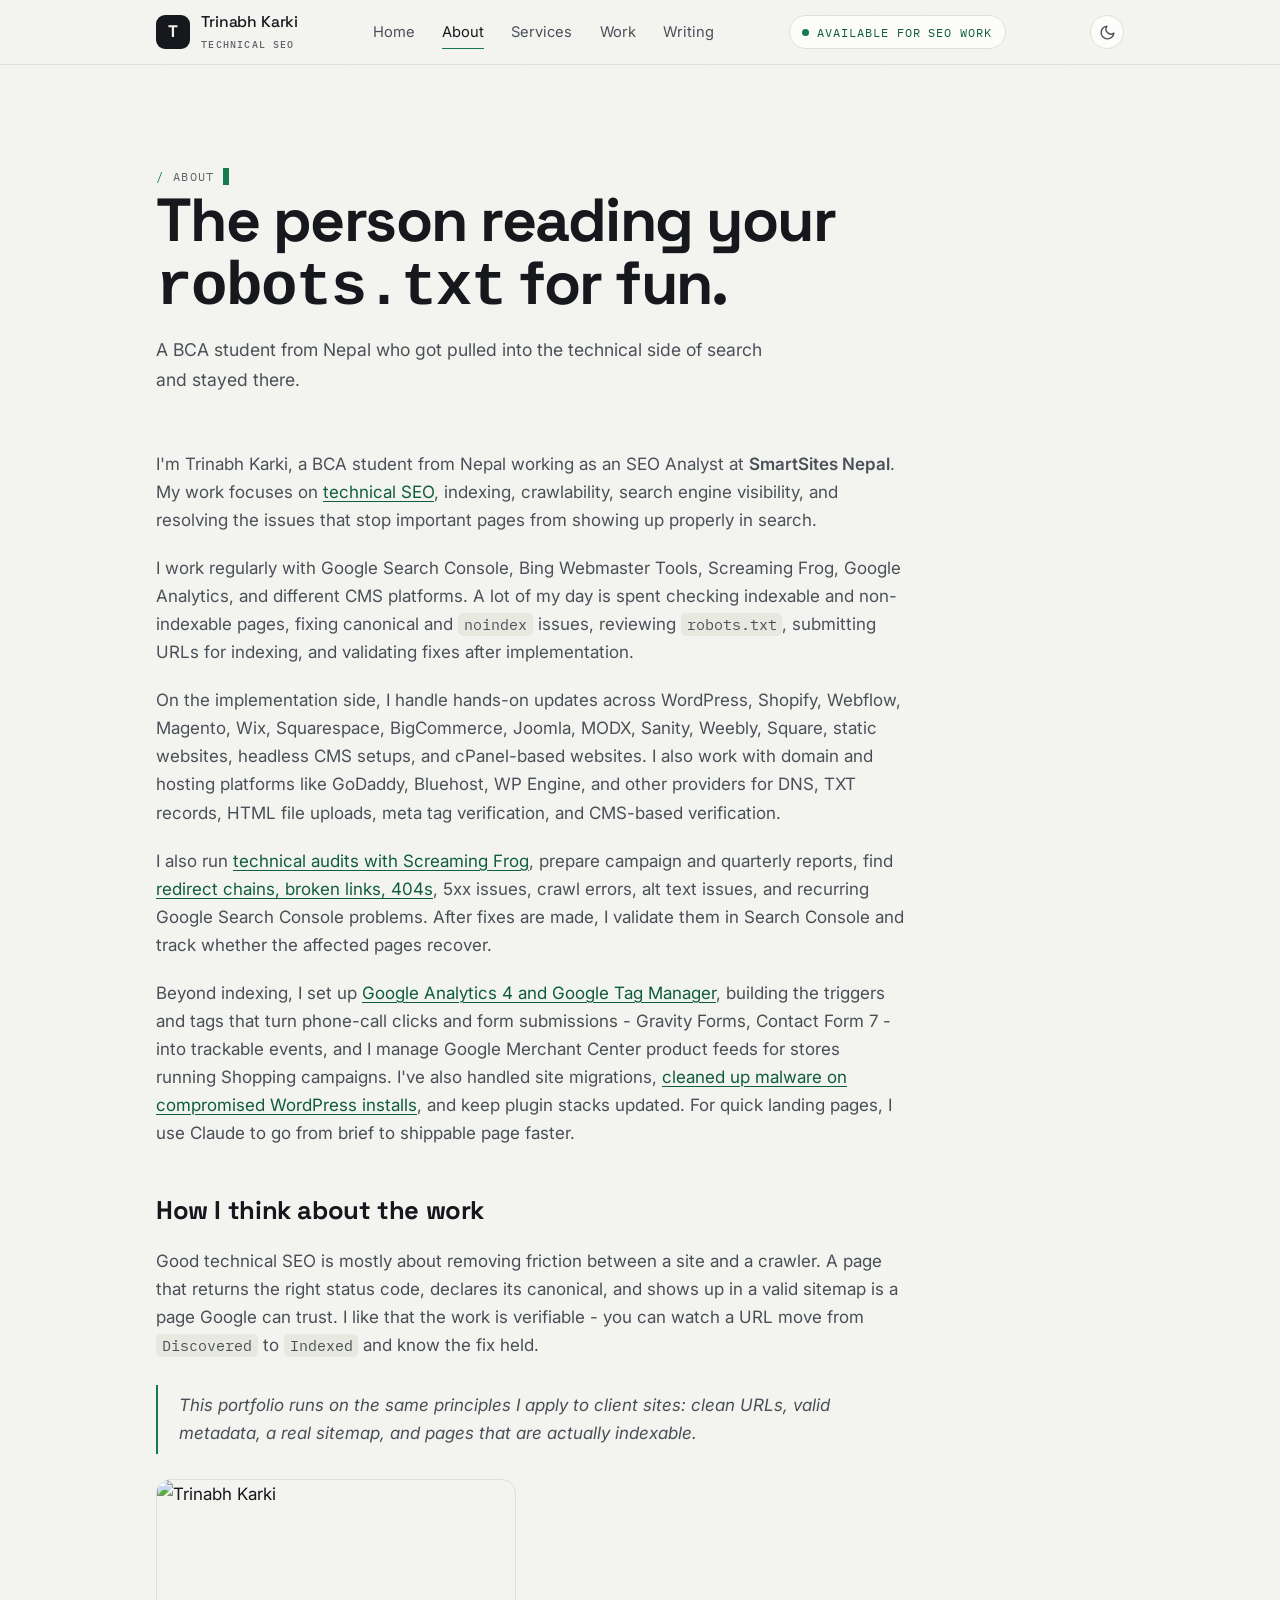
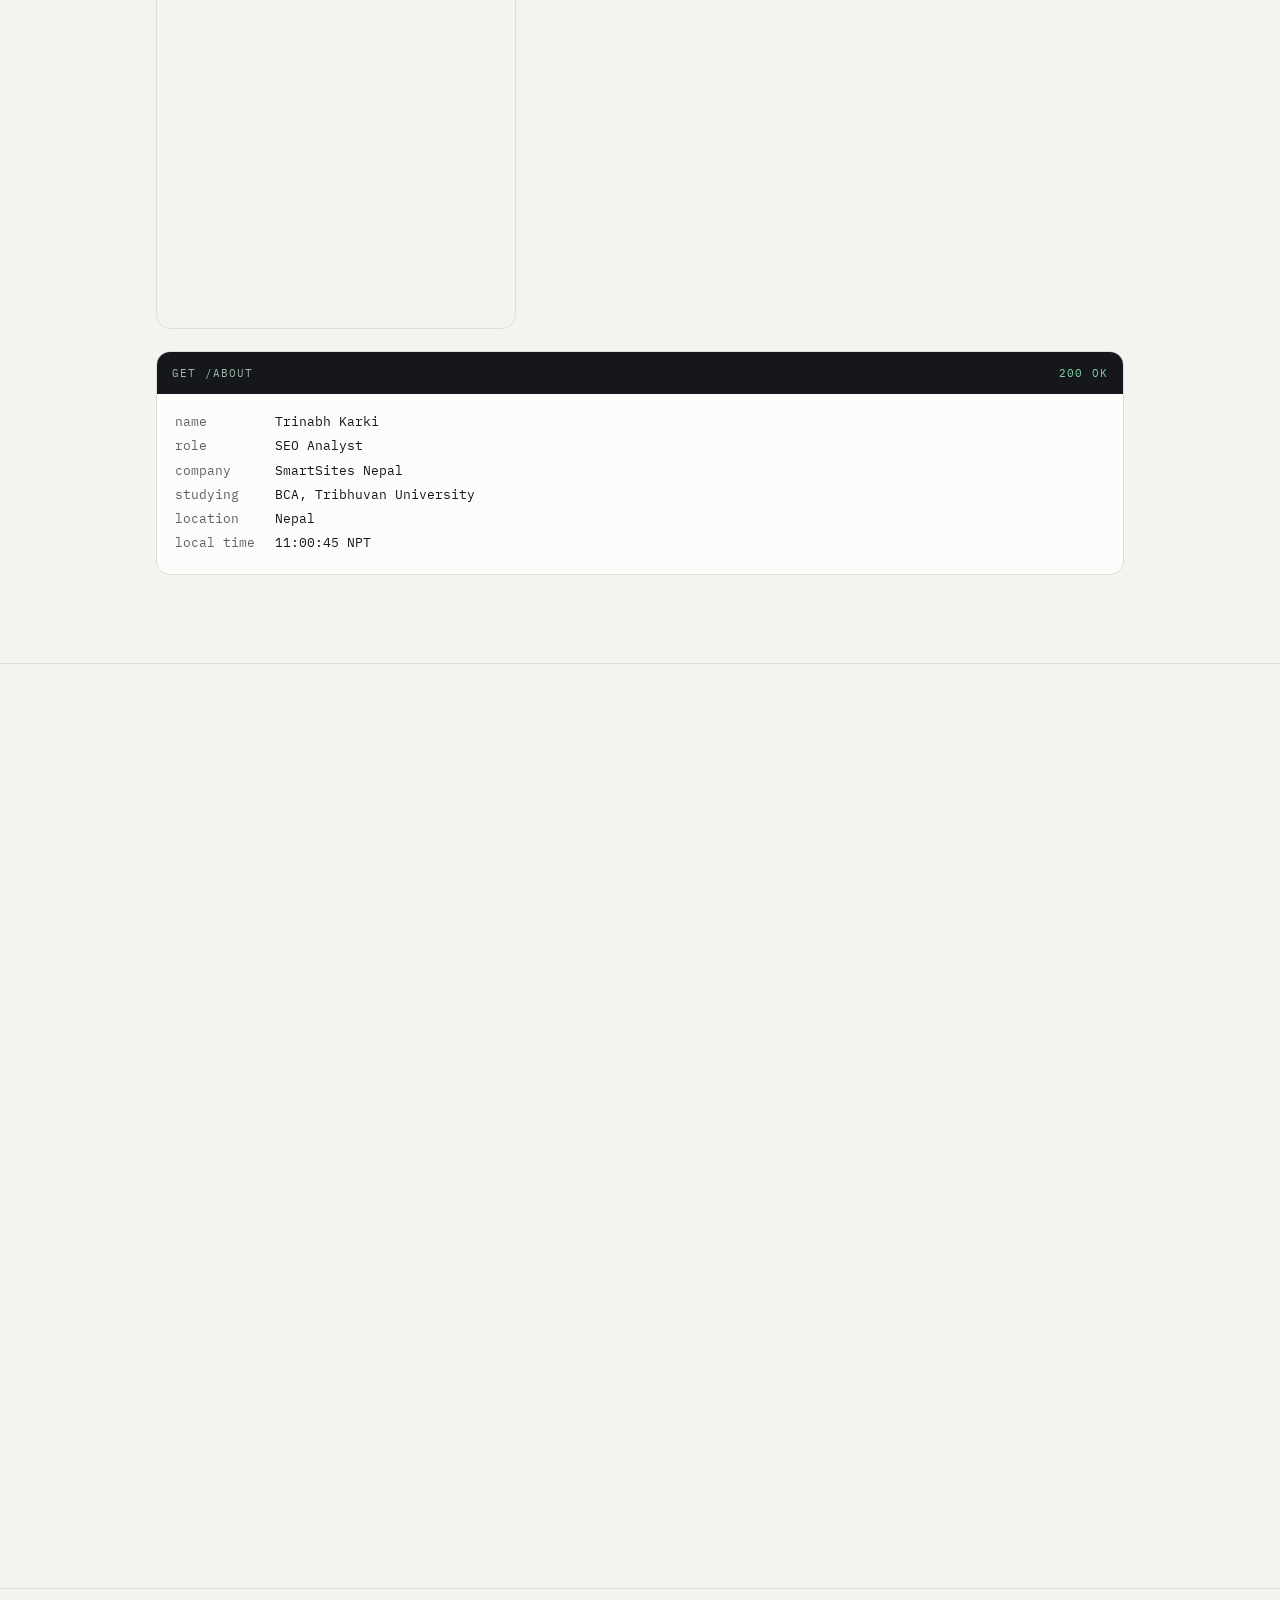
==== about/index.html @ 0bdc73ef "Add CSS crawl progress compatibility" ====
<!DOCTYPE html>
<html lang="en">
<head>
<meta charset="UTF-8">
<script>(function(){var r=document.documentElement;r.classList.add('js');try{var t=localStorage.getItem('theme');if(t==='light'||t==='dark'){r.setAttribute('data-theme',t);}}catch(e){}})();</script>
<meta name="viewport" content="width=device-width, initial-scale=1">
<meta name="theme-color" content="#F3F4F0" media="(prefers-color-scheme: light)">
<meta name="theme-color" content="#0C0E12" media="(prefers-color-scheme: dark)">
<title>About Trinabh Karki | Technical SEO Analyst in Nepal</title>
<meta name="description" content="About Trinabh Karki, a technical SEO analyst in Nepal working with indexing, crawlability, Search Console, sitemaps, redirects, analytics and CMS implementation.">
<link rel="canonical" href="https://trinabh.com.np/about/">
<meta name="robots" content="index, follow">
<meta property="og:type" content="profile">
<meta property="og:site_name" content="Trinabh Karki">
<meta property="og:title" content="About Trinabh Karki | Technical SEO Analyst in Nepal">
<meta property="og:description" content="About Trinabh Karki, a technical SEO analyst in Nepal working with indexing, crawlability, Search Console, sitemaps, redirects, analytics and CMS implementation.">
<meta property="og:url" content="https://trinabh.com.np/about/">
<meta property="og:locale" content="en_NP">
<meta name="twitter:card" content="summary_large_image">
<meta name="twitter:title" content="About Trinabh Karki | Technical SEO Analyst in Nepal">
<meta name="twitter:description" content="About Trinabh Karki, a technical SEO analyst in Nepal working with indexing, crawlability, Search Console, sitemaps, redirects, analytics and CMS implementation.">
<meta name="twitter:image" content="https://trinabh.com.np/images/og-banner.png">
<meta name="twitter:image:alt" content="Trinabh Karki - Technical SEO Analyst">
<script type="application/ld+json">
{
  "@context": "https://schema.org",
  "@graph": [
    {
      "@type": "ProfilePage",
      "@id": "https://trinabh.com.np/about/#profilepage",
      "url": "https://trinabh.com.np/about/",
      "name": "About Trinabh Karki | Technical SEO Analyst in Nepal",
      "mainEntity": { "@id": "https://trinabh.com.np/#person" }
    },
    {
      "@type": "Person",
      "@id": "https://trinabh.com.np/#person",
      "name": "Trinabh Karki",
      "url": "https://trinabh.com.np/",
      "image": "https://trinabh.com.np/images/profile1.webp",
      "jobTitle": "Technical SEO Analyst",
      "email": "karkitrinabh30@gmail.com",
      "worksFor": {
        "@type": "Organization",
        "name": "SmartSites Nepal"
      },
      "address": {
        "@type": "PostalAddress",
        "addressLocality": "Kathmandu",
        "addressCountry": "NP"
      },
      "knowsAbout": [
        "Technical SEO",
        "Indexing",
        "Crawlability",
        "Canonical tags",
        "Redirects",
        "XML sitemaps",
        "Google Search Console",
        "Google Analytics 4",
        "Google Tag Manager",
        "Site migrations",
        "Malware remediation"
      ],
      "alumniOf": {
        "@type": "CollegeOrUniversity",
        "name": "Tribhuvan University"
      },
      "knowsLanguage": ["en", "ne"],
      "sameAs": [
        "https://www.linkedin.com/in/trinabhkarki/",
        "https://github.com/trinabhk",
        "https://www.instagram.com/trinabhkarki_/"
      ]
    }
  ]
}
</script>
<meta property="og:image" content="https://trinabh.com.np/images/og-banner.png">
<meta property="og:image:width" content="1200">
<meta property="og:image:height" content="630">
<meta property="og:image:alt" content="Trinabh Karki - Technical SEO Analyst">
<meta property="og:locale" content="en_US">
<link rel="icon" href="/favicon.ico" sizes="any">
<link rel="icon" type="image/png" href="/favicon.png">
<link rel="preconnect" href="https://fonts.googleapis.com">
<link rel="preconnect" href="https://fonts.gstatic.com" crossorigin>
<link href="https://fonts.googleapis.com/css2?family=IBM+Plex+Mono:wght@400;500&family=Inter:wght@400;500;600&family=Space+Grotesk:wght@500;700&display=swap" rel="stylesheet">
<link rel="stylesheet" href="/css/main.css">
<link rel="alternate" type="application/rss+xml" title="Trinabh Karki - Writing" href="/feed.xml">
<script type="application/ld+json">
{
  "@context": "https://schema.org",
  "@type": "BreadcrumbList",
  "itemListElement": [
    { "@type": "ListItem", "position": 1, "name": "Home", "item": "https://trinabh.com.np/" },
    { "@type": "ListItem", "position": 2, "name": "About", "item": "https://trinabh.com.np/about/" }
  ]
}
</script>
</head>
<body>
<a class="skip-link" href="#main">Skip to content</a>
<div class="crawl-progress" aria-hidden="true"><div class="crawl-progress-bar"></div></div>

<header class="site-head">
  <div class="wrap head-inner">
    <a class="brand" href="/"><span class="brand-mark">T</span><span class="brand-name">Trinabh Karki<span>Technical SEO</span></span></a>
    <nav class="nav" id="primary-nav" aria-label="Primary">
      <a href="/">Home</a>
      <a href="/about/" aria-current="page">About</a>
      <a href="/services/">Services</a>
      <a href="/projects/">Work</a>
      <a href="/blog/">Writing</a>
    </nav>
    <a class="head-cta" href="mailto:karkitrinabh30@gmail.com?subject=Technical%20SEO%20Help"><span class="dot"></span>available for SEO work</a>
    <button class="theme-toggle" aria-label="Toggle dark mode" aria-pressed="false">
      <svg class="icon-sun" viewBox="0 0 24 24" fill="none" stroke="currentColor" stroke-width="2" stroke-linecap="round" stroke-linejoin="round" aria-hidden="true"><circle cx="12" cy="12" r="4"></circle><path d="M12 2v2M12 20v2M4.93 4.93l1.41 1.41M17.66 17.66l1.41 1.41M2 12h2M20 12h2M6.34 17.66l-1.41 1.41M19.07 4.93l-1.41 1.41"></path></svg>
      <svg class="icon-moon" viewBox="0 0 24 24" fill="none" stroke="currentColor" stroke-width="2" stroke-linecap="round" stroke-linejoin="round" aria-hidden="true"><path d="M21 12.79A9 9 0 1 1 11.21 3 7 7 0 0 0 21 12.79z"></path></svg>
    </button>
    <button class="nav-toggle" aria-label="Menu" aria-controls="primary-nav" aria-expanded="false"><span></span><span></span><span></span></button>
  </div>
</header>

<main id="main">
  <section class="page-head">
    <div class="wrap">
      <p class="eyebrow"><span class="token"><span class="slash">/</span> about</span></p>
      <h1>The person reading your <code>robots.txt</code> for fun.</h1>
      <p>A BCA student from Nepal who got pulled into the technical side of search and stayed there.</p>
    </div>
  </section>

  <section class="section" style="border-top:none; padding-top:1rem">
    <div class="wrap hero-grid" style="align-items:start">
      <div class="prose reveal">
        <p>I'm Trinabh Karki, a BCA student from Nepal working as an SEO Analyst at <strong>SmartSites Nepal</strong>. My work focuses on <a href="/services/">technical SEO</a>, indexing, crawlability, search engine visibility, and resolving the issues that stop important pages from showing up properly in search.</p>
        <p>I work regularly with Google Search Console, Bing Webmaster Tools, Screaming Frog, Google Analytics, and different CMS platforms. A lot of my day is spent checking indexable and non-indexable pages, fixing canonical and <code>noindex</code> issues, reviewing <code>robots.txt</code>, submitting URLs for indexing, and validating fixes after implementation.</p>
        <p>On the implementation side, I handle hands-on updates across WordPress, Shopify, Webflow, Magento, Wix, Squarespace, BigCommerce, Joomla, MODX, Sanity, Weebly, Square, static websites, headless CMS setups, and cPanel-based websites. I also work with domain and hosting platforms like GoDaddy, Bluehost, WP Engine, and other providers for DNS, TXT records, HTML file uploads, meta tag verification, and CMS-based verification.</p>
        <p>I also run <a href="/blog/technical-seo-audit-checklist/">technical audits with Screaming Frog</a>, prepare campaign and quarterly reports, find <a href="/projects/#redirect-chain">redirect chains, broken links, 404s</a>, 5xx issues, crawl errors, alt text issues, and recurring Google Search Console problems. After fixes are made, I validate them in Search Console and track whether the affected pages recover.</p>
        <p>Beyond indexing, I set up <a href="/projects/#ga4-lead-tracking">Google Analytics 4 and Google Tag Manager</a>, building the triggers and tags that turn phone-call clicks and form submissions - Gravity Forms, Contact Form 7 - into trackable events, and I manage Google Merchant Center product feeds for stores running Shopping campaigns. I've also handled site migrations, <a href="/projects/#wordpress-malware">cleaned up malware on compromised WordPress installs</a>, and keep plugin stacks updated. For quick landing pages, I use Claude to go from brief to shippable page faster.</p>
        <h2>How I think about the work</h2>
        <p>Good technical SEO is mostly about removing friction between a site and a crawler. A page that returns the right status code, declares its canonical, and shows up in a valid sitemap is a page Google can trust. I like that the work is verifiable - you can watch a URL move from <code>Discovered</code> to <code>Indexed</code> and know the fix held.</p>
        <blockquote>This portfolio runs on the same principles I apply to client sites: clean URLs, valid metadata, a real sitemap, and pages that are actually indexable.</blockquote>
      </div>

      <aside class="reveal">
        <img src="/images/profile1.webp" alt="Trinabh Karki" width="360" height="450" loading="lazy" style="border-radius:var(--radius); border:1px solid var(--line); margin-bottom:1.4rem">
        <div class="meta-panel">
          <div class="meta-bar"><span class="req">GET /about</span><span class="ok">200 OK</span></div>
          <div class="meta-body">
            <div class="meta-row"><span class="k">name</span><span class="v">Trinabh Karki</span></div>
            <div class="meta-row"><span class="k">role</span><span class="v">SEO Analyst</span></div>
            <div class="meta-row"><span class="k">company</span><span class="v">SmartSites Nepal</span></div>
            <div class="meta-row"><span class="k">studying</span><span class="v">BCA, Tribhuvan University</span></div>
            <div class="meta-row"><span class="k">location</span><span class="v">Nepal</span></div>
            <div class="meta-row"><span class="k">local time</span><span class="v" id="local-time">--:--:-- NPT</span></div>
          </div>
        </div>
      </aside>
    </div>
  </section>

  <section class="section">
    <div class="wrap">
      <div class="section-head reveal">
        <p class="eyebrow"><span class="token"><span class="slash">/</span> capabilities</span></p>
        <h2>What I work with</h2>
      </div>
      <div class="grid grid-2 reveal" style="gap:2rem">
        <div>
          <h3 style="font-family:var(--mono); font-size:.72rem; letter-spacing:.12em; text-transform:uppercase; color:var(--ink-faint); margin:0 0 1rem">Platforms</h3>
          <div class="chips">
            <span class="chip">WordPress</span><span class="chip">Shopify</span><span class="chip">Shopify Liquid</span>
            <span class="chip">Webflow</span><span class="chip">Magento</span><span class="chip">Wix</span>
            <span class="chip">Squarespace</span><span class="chip">BigCommerce</span><span class="chip">Joomla</span>
            <span class="chip">MODX</span><span class="chip">Sanity</span><span class="chip">Weebly</span>
            <span class="chip">Square</span><span class="chip">Static websites</span><span class="chip">Headless CMS</span>
          </div>
        </div>
        <div>
          <h3 style="font-family:var(--mono); font-size:.72rem; letter-spacing:.12em; text-transform:uppercase; color:var(--ink-faint); margin:0 0 1rem">Hosts & DNS</h3>
          <div class="chips">
            <span class="chip">GoDaddy</span><span class="chip">Bluehost</span><span class="chip">Cloudflare</span>
            <span class="chip">WP Engine</span><span class="chip">HostGator</span><span class="chip">cPanel</span>
            <span class="chip">DNS / TXT records</span><span class="chip">HTML file verification</span><span class="chip">Meta tag verification</span>
          </div>
        </div>
        <div>
          <h3 style="font-family:var(--mono); font-size:.72rem; letter-spacing:.12em; text-transform:uppercase; color:var(--ink-faint); margin:0 0 1rem">Technical SEO</h3>
          <div class="chips">
            <span class="chip">Canonical tags</span><span class="chip">noindex rules</span><span class="chip">robots.txt</span>
            <span class="chip">XML sitemaps</span><span class="chip">URL indexing</span><span class="chip">3xx / 4xx audits</span>
            <span class="chip">5xx errors</span><span class="chip">Soft 404 fixes</span><span class="chip">Internal linking</span>
            <span class="chip">Alt text issues</span><span class="chip">Image weight audits</span>
          </div>
        </div>
        <div>
          <h3 style="font-family:var(--mono); font-size:.72rem; letter-spacing:.12em; text-transform:uppercase; color:var(--ink-faint); margin:0 0 1rem">Analytics & Tracking</h3>
          <div class="chips">
            <span class="chip">Google Analytics 4</span><span class="chip">Google Tag Manager</span>
            <span class="chip">Click-to-call tracking</span><span class="chip">Form submission tracking</span>
            <span class="chip">Google Merchant Center feeds</span>
          </div>
        </div>
        <div>
          <h3 style="font-family:var(--mono); font-size:.72rem; letter-spacing:.12em; text-transform:uppercase; color:var(--ink-faint); margin:0 0 1rem">Site Maintenance</h3>
          <div class="chips">
            <span class="chip">Site migrations</span><span class="chip">Malware cleanup</span>
            <span class="chip">WordPress plugin updates</span><span class="chip">Gravity Forms</span>
            <span class="chip">Contact Form 7</span>
          </div>
        </div>
        <div>
          <h3 style="font-family:var(--mono); font-size:.72rem; letter-spacing:.12em; text-transform:uppercase; color:var(--ink-faint); margin:0 0 1rem">Tools</h3>
          <div class="chips">
            <span class="chip">Google Search Console</span><span class="chip">Bing Webmaster Tools</span>
            <span class="chip">Screaming Frog</span><span class="chip">Crawl reports</span>
            <span class="chip">Quarterly audits</span><span class="chip">Claude (AI-assisted builds)</span>
          </div>
        </div>
      </div>
    </div>
  </section>

  <section class="section">
    <div class="wrap">
      <div class="band reveal">
        <div>
          <h2>Want the short version over email?</h2>
          <p>Happy to talk through web optimization, a tricky indexing problem, or consulting work.</p>
        </div>
        <a class="btn btn-primary" href="mailto:karkitrinabh30@gmail.com?subject=Technical%20SEO%20Help">Email me <span class="arrow">↗</span></a>
      </div>
    </div>
  </section>

  <section class="section">
    <div class="wrap">
      <div class="section-head reveal">
        <p class="eyebrow"><span class="token"><span class="slash">/</span> education</span></p>
        <h2>Bachelor of Computer Application</h2>
        <p>I'm currently pursuing a BCA degree at Tribhuvan University, started in November 2025. The program is helping me build a stronger foundation in programming, web technologies, database systems, networking, UI/UX, data structures, algorithms, and artificial intelligence.</p>
      </div>
      <div class="chips reveal">
        <span class="chip">Programming fundamentals</span><span class="chip">OOP</span><span class="chip">Java</span>
        <span class="chip">Python</span><span class="chip">Web Technology</span><span class="chip">DBMS</span>
        <span class="chip">Data Structures</span><span class="chip">Algorithms</span><span class="chip">UI/UX</span>
        <span class="chip">Artificial Intelligence</span><span class="chip">Networking</span><span class="chip">Distributed Systems</span>
      </div>
    </div>
  </section>
</main>

<footer class="site-foot">
  <div class="wrap">
    <div class="foot-grid">
      <div><p class="foot-lead">Technical SEO that practices what it preaches - clean metadata, valid sitemaps, indexable pages.</p></div>
      <div><h3>Pages</h3><a href="/about/">About</a><a href="/services/">Services</a><a href="/projects/">Work</a><a href="/blog/">Writing</a></div>
      <div><h3>Contact</h3><a href="mailto:karkitrinabh30@gmail.com">karkitrinabh30@gmail.com</a><a class="social-link" href="https://www.linkedin.com/in/trinabhkarki/" target="_blank" rel="noopener noreferrer" aria-label="LinkedIn profile"><svg viewBox="-1.5 0 24 24" aria-hidden="true"><path d="M4.98 3.5C4.98 4.88 3.86 6 2.5 6S0 4.88 0 3.5 1.12 1 2.5 1s2.48 1.12 2.48 2.5ZM.35 8.1h4.3V23H.35V8.1Zm7.15 0h4.12v2.03h.06c.57-1.08 1.98-2.22 4.07-2.22C20.1 7.91 21 10.77 21 14.49V23h-4.3v-7.54c0-1.8-.03-4.12-2.51-4.12-2.51 0-2.9 1.96-2.9 3.99V23H7.5V8.1Z"/></svg><span>LinkedIn</span></a><a class="social-link" href="https://github.com/trinabhk" target="_blank" rel="noopener noreferrer" aria-label="GitHub profile"><svg viewBox="0 0 24 24" aria-hidden="true"><path d="M12 .5C5.73.5.5 5.73.5 12c0 5.09 3.29 9.39 7.86 10.91.57.1.79-.25.79-.55 0-.27-.01-1.13-.02-2.05-3.2.7-3.88-1.35-3.88-1.35-.53-1.34-1.29-1.7-1.29-1.7-1.05-.72.08-.71.08-.71 1.17.08 1.78 1.2 1.78 1.2 1.04 1.78 2.73 1.27 3.4.97.1-.75.4-1.27.73-1.56-2.55-.29-5.23-1.28-5.23-5.68 0-1.25.45-2.28 1.18-3.08-.12-.29-.51-1.46.11-3.04 0 0 .96-.31 3.15 1.18.91-.25 1.89-.38 2.86-.38.97 0 1.95.13 2.86.38 2.18-1.49 3.14-1.18 3.14-1.18.63 1.58.23 2.75.11 3.04.74.8 1.18 1.83 1.18 3.08 0 4.41-2.69 5.39-5.25 5.67.41.36.78 1.08.78 2.17 0 1.57-.01 2.83-.01 3.22 0 .3.21.66.79.55C20.71 21.39 24 17.09 24 12c0-6.27-5.23-11.5-12-11.5Z"/></svg><span>GitHub</span></a><a class="social-link" href="https://www.instagram.com/trinabhkarki_/" target="_blank" rel="noopener noreferrer" aria-label="Instagram profile"><svg viewBox="0 0 24 24" aria-hidden="true"><path d="M7.5 2h9A5.5 5.5 0 0 1 22 7.5v9A5.5 5.5 0 0 1 16.5 22h-9A5.5 5.5 0 0 1 2 16.5v-9A5.5 5.5 0 0 1 7.5 2Zm0 2A3.5 3.5 0 0 0 4 7.5v9A3.5 3.5 0 0 0 7.5 20h9a3.5 3.5 0 0 0 3.5-3.5v-9A3.5 3.5 0 0 0 16.5 4h-9Zm4.5 3.3A4.7 4.7 0 1 1 12 16.7a4.7 4.7 0 0 1 0-9.4Zm0 2A2.7 2.7 0 1 0 12 14.7a2.7 2.7 0 0 0 0-5.4Zm5.1-2.65a1.1 1.1 0 1 1-1.1 1.1 1.1 1.1 0 0 1 1.1-1.1Z"/></svg><span>Instagram</span></a><a href="/sitemap.xml">Sitemap</a></div>
    </div>
    <div class="foot-base"><span>© 2026 Trinabh Karki · Kathmandu, Nepal</span><span>200 OK · indexed, follow</span></div>
  </div>
</footer>

<script src="/js/site.js"></script>
</body>
</html>
---- css/main.css ----
/* ============================================================
   Trinabh Karki - Technical SEO Analyst
   Design system: the machine-readable layer made visible.
   ============================================================ */

:root {
  --paper:      #F3F4F0;  /* cool off-white base                     */
  --panel:      #FCFCFA;  /* raised card surface                     */
  --ink:        #15171C;  /* near-black, faint blue                  */
  --ink-soft:   #4A4F57;  /* secondary text                          */
  --ink-faint:  #5E6267;  /* tertiary / captions - AA on paper & panel */
  --line:       #DEE0D7;  /* hairline on paper                       */
  --line-soft:  #E9EAE3;  /* hairline on panels                      */
  --index:      #14794E;  /* the live / indexed / 200 accent         */
  --index-dim:  #0F5C3B;  /* darker green for text on light          */
  --signal:     #B4471F;  /* clay - the one warning/error moment     */

  --display: "Space Grotesk", system-ui, sans-serif;
  --body:    "Inter", system-ui, sans-serif;
  --mono:    "IBM Plex Mono", ui-monospace, monospace;

  --wrap: 1080px;
  --gutter: clamp(1.25rem, 5vw, 3.5rem);
  --radius: 14px;
  --ease: cubic-bezier(.2, .7, .2, 1);

  --code-bg:  #E7E9E1;  /* inline code background                  */
  --code-ink: inherit;  /* inline code text - follows surrounding copy */

  --band-bg:     #15171C;  /* dark CTA band surface                   */
  --band-ink:    #F3F4F0;  /* band heading text                       */
  --band-ink-soft: #B9BCC2;/* band body text                          */
  --metabar-bg:  #15171C;  /* HTTP status bar atop the meta panel     */
  --shadow-card: rgba(21,23,28,.35);   /* card hover lift            */
  --glow:        rgba(20,121,78,.45);  /* pulsing status dot          */
  --glow-out:    rgba(20,121,78,0);    /* ...faded, for the keyframe  */
}

* { box-sizing: border-box; }

html { scroll-behavior: smooth; }
@media (prefers-reduced-motion: reduce) { html { scroll-behavior: auto; } }

body {
  margin: 0;
  background: var(--paper);
  color: var(--ink);
  font-family: var(--body);
  font-size: 1.0625rem;
  line-height: 1.65;
  -webkit-font-smoothing: antialiased;
  text-rendering: optimizeLegibility;
  transition: background-color .25s var(--ease), color .25s var(--ease);
}

/* ---------- paper grain: subtle texture over the --paper base ---------- */
body::after {
  content: "";
  position: fixed; inset: 0;
  z-index: 2147483647;
  pointer-events: none;
  opacity: .045;
  mix-blend-mode: overlay;
  background-image: url('data:image/svg+xml;utf8,<svg xmlns="http://www.w3.org/2000/svg"><filter id="n"><feTurbulence type="fractalNoise" baseFrequency="0.85" numOctaves="2" stitchTiles="stitch"/></filter><rect width="100%" height="100%" filter="url(%23n)"/></svg>');
  background-repeat: repeat;
  background-size: 180px 180px;
}
@media (max-width: 760px) {
  body::after { display: none; }
}

img { max-width: 100%; display: block; }

a { color: inherit; text-decoration: none; }

::selection { background: var(--index); color: #fff; }

:focus-visible {
  outline: 2px solid var(--index);
  outline-offset: 3px;
  border-radius: 3px;
}

.wrap { width: 100%; max-width: var(--wrap); margin-inline: auto; padding-inline: var(--gutter); }

/* ---------- mono tokens / eyebrows : the data layer ---------- */
.token {
  font-family: var(--mono);
  font-size: .72rem;
  letter-spacing: .12em;
  text-transform: uppercase;
  color: var(--ink-faint);
}
.token .slash { color: var(--index); }

.eyebrow {
  display: inline-flex;
  align-items: center;
  gap: .55rem;
  font-family: var(--mono);
  font-size: .72rem;
  letter-spacing: .14em;
  text-transform: uppercase;
  color: var(--ink-faint);
  margin: 0 0 1.4rem;
}
.eyebrow b { color: var(--index-dim); font-weight: 500; }
.eyebrow::after {
  content: "";
  display: inline-block;
  width: 6px; height: 1em;
  background: var(--index);
  animation: caret 1.1s step-end infinite;
}
@keyframes caret { 50% { opacity: 0; } }
@media (prefers-reduced-motion: reduce) { .eyebrow::after { animation: none; } }

/* live status dot */
.dot {
  width: 7px; height: 7px; border-radius: 50%;
  background: var(--index);
  display: inline-block;
  position: relative;
  box-shadow: 0 0 0 0 var(--glow);
  animation: pulse 2.6s var(--ease) infinite;
}
@keyframes pulse {
  0%   { box-shadow: 0 0 0 0 var(--glow); }
  70%  { box-shadow: 0 0 0 7px var(--glow-out); }
  100% { box-shadow: 0 0 0 0 var(--glow-out); }
}
@media (prefers-reduced-motion: reduce) { .dot { animation: none; } }

/* ---------- crawl progress: scroll position read as crawl depth ---------- */
.crawl-progress {
  position: fixed; top: 0; left: 0; width: 100%; height: 2px;
  z-index: 60; pointer-events: none;
}
.crawl-progress-bar {
  height: 100%; width: 100%;
  background: var(--index);
  transform: scaleX(0);
  transform-origin: left center;
  transition: transform .12s linear;
}
@media (prefers-reduced-motion: reduce) { .crawl-progress { display: none; } }
/* No JS fallback any more, so in a browser without scroll() the bar would just
   sit at scaleX(0) forever. Hide it rather than ship a dead element. */
@supports not (animation-timeline: scroll()) { .crawl-progress { display: none; } }

/* ============================================================
   Header
   ============================================================ */
.site-head {
  position: sticky; top: 0; z-index: 50;
  backdrop-filter: saturate(1.4) blur(10px);
  background: color-mix(in srgb, var(--paper) 82%, transparent);
  border-bottom: 1px solid var(--line);
}
.head-inner {
  display: flex; align-items: center; justify-content: space-between;
  height: 64px;
}
.brand { display: flex; align-items: center; gap: .7rem; }
.brand-mark {
  width: 34px; height: 34px; border-radius: 9px;
  background: var(--ink); color: var(--paper);
  display: grid; place-items: center;
  font-family: var(--display); font-weight: 700; font-size: 1.05rem;
  transition: background .25s var(--ease);
}
.brand:hover .brand-mark { background: var(--index); }
.brand-name { font-family: var(--display); font-weight: 500; font-size: .98rem; letter-spacing: -.01em; }
.brand-name span { display: block; font-family: var(--mono); font-size: .62rem; letter-spacing: .12em; text-transform: uppercase; color: var(--ink-faint); margin-top: 1px; }

.nav { display: flex; align-items: center; gap: 1.7rem; }
.nav a {
  font-size: .92rem; color: var(--ink-soft);
  position: relative; padding: .2rem 0;
  transition: color .2s var(--ease);
}
.nav a::after {
  content: ""; position: absolute; left: 0; bottom: -2px;
  height: 1.5px; width: 0; background: var(--index);
  transition: width .25s var(--ease);
}
.nav a:hover, .nav a[aria-current="page"] { color: var(--ink); }
.nav a:hover::after, .nav a[aria-current="page"]::after { width: 100%; }

.head-cta {
  display: inline-flex; align-items: center; gap: .5rem;
  font-family: var(--mono); font-size: .72rem; letter-spacing: .08em;
  text-transform: uppercase; color: var(--index-dim);
  border: 1px solid var(--line); border-radius: 999px; /* unslop-ignore: status badge, not a button */
  padding: .42rem .8rem; background: var(--panel);
  transition: border-color .2s var(--ease), transform .2s var(--ease);
}
.head-cta:hover { border-color: var(--index); transform: translateY(-1px); }

.theme-toggle {
  display: inline-flex; align-items: center; justify-content: center;
  width: 34px; height: 34px; margin-left: .6rem; flex: 0 0 auto;
  border: 1px solid var(--line); border-radius: 50%;
  background: var(--panel); color: var(--ink-soft); cursor: pointer;
  transition: border-color .2s var(--ease), color .2s var(--ease), transform .2s var(--ease);
}
.theme-toggle:hover { border-color: var(--index); color: var(--index-dim); transform: translateY(-1px); }
.theme-toggle svg { width: 17px; height: 17px; }
.theme-toggle .icon-sun { display: none; }
:root[data-theme="dark"] .theme-toggle .icon-sun { display: block; }
:root[data-theme="dark"] .theme-toggle .icon-moon { display: none; }
@media (prefers-color-scheme: dark) {
  :root:not([data-theme="light"]) .theme-toggle .icon-sun { display: block; }
  :root:not([data-theme="light"]) .theme-toggle .icon-moon { display: none; }
}

.nav-toggle { display: none; }

@media (max-width: 760px) {
  .nav, .head-cta { display: none; }
  .head-inner {
    flex-wrap: wrap;
    height: auto;
    min-height: 64px;
    position: relative;
  }
  .nav-toggle {
    display: inline-flex; flex-direction: column; gap: 4px;
    background: none; border: 0; cursor: pointer; padding: 8px;
    margin-left: auto;
  }
  .nav-toggle span { width: 22px; height: 2px; background: var(--ink); transition: .25s var(--ease); }
  .site-head.open .nav-toggle span:nth-child(1) { transform: translateY(6px) rotate(45deg); }
  .site-head.open .nav-toggle span:nth-child(2) { opacity: 0; }
  .site-head.open .nav-toggle span:nth-child(3) { transform: translateY(-6px) rotate(-45deg); }
  .site-head.open .nav {
    display: flex; flex-direction: column; align-items: flex-start;
    order: 3;
    flex: 0 0 100%;
    width: 100%;
    gap: 1.1rem; padding: 1rem 0 1.35rem;
    border-top: 1px solid var(--line);
    background: var(--paper);
  }
  .site-head.open .nav a { display: block; width: 100%; }
  .site-head.open .nav a { font-size: 1.15rem; }
}

/* ============================================================
   Metadata panel - the signature element
   ============================================================ */
.meta-panel {
  font-family: var(--mono); font-size: .82rem; line-height: 1.85;
  background: var(--panel);
  border: 1px solid var(--line);
  border-radius: var(--radius);
  overflow: hidden;
}
.meta-bar {
  display: flex; align-items: center; gap: .55rem;
  padding: .65rem .95rem;
  background: var(--metabar-bg); color: var(--band-ink);
  font-size: .7rem; letter-spacing: .1em; text-transform: uppercase;
}
.meta-bar .req { color: #9fb8ab; }
.meta-bar .ok  { margin-left: auto; color: #7fd6a6; }
.meta-bar .err { margin-left: auto; color: #e8875a; }
.meta-body { padding: 1rem 1.1rem 1.15rem; }
.meta-row { display: flex; gap: .8rem; color: var(--ink-soft); }
.meta-row .k { color: var(--ink-faint); min-width: 88px; }
.meta-row .v { color: var(--ink); }
.meta-row .v.live { color: var(--index-dim); display: inline-flex; align-items: center; gap: .5rem; }

/* ============================================================
   Welcome (homepage full-page intro)
   ============================================================ */
html:has(.welcome) { scroll-snap-type: y proximity; }
.welcome {
  position: relative;
  min-height: 100dvh;
  display: flex; align-items: center; justify-content: center;
  text-align: center;
  background-image: radial-gradient(circle, color-mix(in srgb, var(--line) 70%, transparent) 1px, transparent 1.5px);
  background-size: 24px 24px;
  scroll-snap-align: start;
  cursor: grab;
  /* pan-y, not none: native touch scrolling has to keep working across a
     full-viewport section. The drag-to-dismiss is a pointer flourish on top. */
  touch-action: pan-y;
  user-select: none;
}
.welcome.dragging { cursor: grabbing; will-change: transform; }
.welcome a, .welcome button { cursor: pointer; }
.welcome-scroll {
  position: absolute; left: 50%; bottom: clamp(1.5rem, 4vh, 3rem);
  transform: translateX(-50%);
  color: var(--ink-faint);
  animation: bob 2s var(--ease) infinite;
}
.welcome-scroll svg { width: 22px; height: 22px; }
@keyframes bob { 0%, 100% { transform: translate(-50%, 0); } 50% { transform: translate(-50%, 8px); } }
@media (prefers-reduced-motion: reduce) { .welcome-scroll { animation: none; } }
.welcome-inner { display: flex; flex-direction: column; align-items: center; gap: 1.15rem; }

/* The hero must be immediately readable on first paint. Do not gate it behind
   the reveal observer or delayed opacity transitions. */
.welcome-inner {
  opacity: 1;
  transform: none;
}
.welcome-inner > * {
  opacity: 1;
  transform: none;
  transition: none;
}

.welcome-photo-wrap {
  display: inline-flex; padding: 6px;
  border-radius: 50%; border: 1.5px solid var(--index);
  width: clamp(120px, 20vw, 176px); height: clamp(120px, 20vw, 176px);
  overflow: hidden;
}
.welcome-photo {
  display: block;
  width: 100%; height: 100%;
  border-radius: 50%; object-fit: cover; object-position: center 20%;
}
.welcome-greeting {
  font-family: var(--mono); font-size: .85rem; letter-spacing: .06em;
  color: var(--ink-faint); margin: 0;
}
.welcome-name {
  font-family: var(--display); font-weight: 700;
  font-size: clamp(2.4rem, 7vw, 4.4rem);
  line-height: 1.04; letter-spacing: -.025em; margin: 0;
}
.welcome-role {
  font-family: var(--mono); font-size: .8rem; letter-spacing: .14em;
  text-transform: uppercase; color: var(--index-dim); margin: 0;
  border: 1px solid var(--line); border-radius: 999px; /* unslop-ignore: status badge, not a button */
  padding: .45rem 1.1rem; background: var(--panel);
}
.welcome-social { display: flex; gap: .6rem; }
.welcome-social a {
  display: inline-flex; align-items: center; justify-content: center;
  width: 38px; height: 38px; border-radius: 50%;
  border: 1px solid var(--line); background: var(--panel); color: var(--ink-soft);
  transition: transform .2s var(--ease), border-color .2s var(--ease), color .2s var(--ease);
}
.welcome-social a:hover { border-color: var(--index); color: var(--index-dim); transform: translateY(-2px); }
.welcome-social svg { width: 17px; height: 17px; fill: currentColor; }
.welcome-time {
  display: inline-flex; align-items: center; gap: .55rem;
  font-family: var(--mono); font-size: .8rem; color: var(--ink-faint); margin: 0;
}

.hero-cta-row { display: flex; flex-wrap: wrap; gap: .8rem; align-items: center; }

.btn {
  display: inline-flex; align-items: center; gap: .55rem;
  font-family: var(--body); font-weight: 500; font-size: .95rem;
  padding: .8rem 1.4rem; border-radius: 10px;
  border: 1px solid transparent; cursor: pointer;
  transition: transform .2s var(--ease), background .2s var(--ease), border-color .2s var(--ease);
}
.btn-primary { background: var(--ink); color: var(--paper); }
.btn-primary:hover { background: var(--index); transform: translateY(-2px); }
.btn-ghost { border-color: var(--line); color: var(--ink); background: var(--panel); }
.btn-ghost:hover { border-color: var(--ink); transform: translateY(-2px); }
.btn .arrow { transition: transform .2s var(--ease); }
.btn:hover .arrow { transform: translate(3px,-3px); }

@media (max-width: 820px) {
  .hero-grid { grid-template-columns: 1fr; }
}

/* ============================================================
   Generic section + page header
   ============================================================ */
.section { padding: clamp(3rem, 7vw, 5.5rem) 0; border-top: 1px solid var(--line); }
.section-head { max-width: 60ch; margin-bottom: 2.6rem; }
.section-head h2 {
  font-family: var(--display); font-weight: 700;
  font-size: clamp(1.75rem, 3.6vw, 2.6rem);
  letter-spacing: -.02em; line-height: 1.08; margin: 0 0 .9rem;
}
.section-head p { color: var(--ink-soft); margin: 0; }

.proof-strip { padding: clamp(1.8rem, 4vw, 2.8rem) 0; scroll-snap-align: start; }
.proof-grid {
  display: grid;
  grid-template-columns: repeat(3, minmax(0, 1fr));
  gap: 1rem;
}
.proof-grid > div {
  border-top: 1px solid var(--line);
  padding-top: 1rem;
}
.proof-grid .num {
  font-family: var(--mono);
  font-size: .72rem;
  color: var(--index-dim);
  letter-spacing: .08em;
  text-transform: uppercase;
}
.proof-grid strong {
  display: block;
  margin-top: .45rem;
  color: var(--ink);
  font-size: .98rem;
  line-height: 1.5;
}
@media (max-width: 760px) {
  .proof-grid { grid-template-columns: 1fr; }
}

.page-head { padding: clamp(3.5rem, 8vw, 6rem) 0 clamp(1.5rem, 4vw, 2.5rem); }
.page-head h1 {
  font-family: var(--display); font-weight: 700;
  font-size: clamp(2.3rem, 5.6vw, 3.8rem);
  letter-spacing: -.025em; line-height: 1.04; margin: 0 0 1rem; max-width: 18ch;
}
.page-head p { color: var(--ink-soft); max-width: 56ch; font-size: 1.1rem; margin: 0; }

/* ============================================================
   Cards / grids
   ============================================================ */
.grid { display: grid; gap: 1.2rem; }
.grid-2 { grid-template-columns: repeat(2, 1fr); }
.grid-3 { grid-template-columns: repeat(3, 1fr); }
@media (max-width: 820px) { .grid-3 { grid-template-columns: repeat(2,1fr); } }
@media (max-width: 620px) { .grid-2, .grid-3 { grid-template-columns: 1fr; } }

.card {
  background: var(--panel); border: 1px solid var(--line-soft);
  border-radius: var(--radius); padding: 1.6rem 1.5rem;
  transition: transform .25s var(--ease), border-color .25s var(--ease), box-shadow .25s var(--ease);
}
.card:hover { transform: translateY(-4px); border-color: var(--line); box-shadow: 0 14px 34px -22px var(--shadow-card); }
.card .num { font-family: var(--mono); font-size: .72rem; color: var(--index-dim); letter-spacing: .1em; }
.card h3 { font-family: var(--display); font-weight: 500; font-size: 1.22rem; letter-spacing: -.01em; margin: .7rem 0 .55rem; }
.card p { color: var(--ink-soft); font-size: .96rem; margin: 0; }
.card .tags { margin-top: 1rem; display: flex; flex-wrap: wrap; gap: .4rem; }
.tag { font-family: var(--mono); font-size: .66rem; letter-spacing: .06em; color: var(--ink-soft); border: 1px solid var(--line); border-radius: 5px; padding: .2rem .45rem; }

/* link list rows */
.rows { border-top: 1px solid var(--line); }
.row {
  display: grid; grid-template-columns: auto 1fr auto; gap: 1.2rem; align-items: baseline;
  padding: 1.4rem 0; border-bottom: 1px solid var(--line);
  transition: padding-left .25s var(--ease);
}
.row:hover { padding-left: .6rem; }
.row .row-no { font-family: var(--mono); font-size: .8rem; color: var(--index-dim); }
.row h3 { font-family: var(--display); font-weight: 500; font-size: 1.3rem; margin: 0 0 .3rem; letter-spacing: -.01em; }
.row p { margin: 0; color: var(--ink-soft); font-size: .96rem; max-width: 60ch; }
.row .row-meta { font-family: var(--mono); font-size: .72rem; color: var(--ink-faint); white-space: nowrap; }
@media (max-width: 620px) { .row { grid-template-columns: auto 1fr; } .row .row-meta { display: none; } }

/* ============================================================
   Skill / stack chips
   ============================================================ */
.chips { display: flex; flex-wrap: wrap; gap: .5rem; }
.chip {
  font-family: var(--mono); font-size: .76rem; letter-spacing: .02em;
  border: 1px solid var(--line); border-radius: 7px;
  padding: .45rem .7rem; background: var(--panel); color: var(--ink-soft);
  transition: border-color .2s var(--ease), color .2s var(--ease);
}
.chip:hover { border-color: var(--index); color: var(--index-dim); }

/* ============================================================
   Dark CTA band
   ============================================================ */
.band {
  background: var(--band-bg); color: var(--band-ink);
  border-radius: var(--radius); padding: clamp(2.2rem, 5vw, 3.4rem);
  display: grid; grid-template-columns: 1fr auto; gap: 1.6rem; align-items: center;
}
.band h2 { font-family: var(--display); font-weight: 700; font-size: clamp(1.6rem,3.4vw,2.4rem); letter-spacing: -.02em; margin: 0 0 .6rem; }
.band p { color: var(--band-ink-soft); margin: 0; max-width: 48ch; }
.band .btn-primary { background: var(--index); }
.band .btn-primary:hover { background: #18a169; }
@media (max-width: 700px){ .band { grid-template-columns: 1fr; } }

/* ============================================================
   Prose (blog posts / about narrative)
   ============================================================ */
.prose { max-width: 68ch; }
.prose p { margin: 0 0 1.25rem; color: var(--ink-soft); }
.prose h2 { font-family: var(--display); font-weight: 700; font-size: 1.6rem; letter-spacing: -.015em; margin: 2.6rem 0 1rem; }
.prose h3 { font-family: var(--display); font-weight: 500; font-size: 1.22rem; margin: 2rem 0 .7rem; }
.prose ul, .prose ol { color: var(--ink-soft); padding-left: 1.2rem; margin: 0 0 1.4rem; }
.prose li { margin-bottom: .55rem; }
.prose li::marker { color: var(--index); }
.prose code { font-family: var(--mono); font-size: .86em; background: var(--code-bg); color: var(--code-ink); padding: .12em .4em; border-radius: 5px; }
.prose strong { font-weight: 600; }
.prose blockquote {
  margin: 1.6rem 0; padding: .4rem 0 .4rem 1.3rem;
  border-left: 2px solid var(--index); color: var(--ink-soft); font-style: italic;
}
.callout {
  background: var(--panel); border: 1px solid var(--line); border-radius: var(--radius);
  padding: 1.2rem 1.3rem; margin: 1.8rem 0; font-size: .96rem;
}
.callout .token { display: block; margin-bottom: .5rem; }

/* ---------- inline content links: underlined so they read as clickable ---------- */
.prose a, .callout a, .faq-list a, .card p a, .card h3 a, .row p a {
  color: var(--index-dim);
  text-decoration: underline;
  text-decoration-color: var(--index-dim);
  text-decoration-thickness: 1px;
  text-underline-offset: 3px;
  transition: color .15s var(--ease), text-decoration-color .15s var(--ease);
}
.prose a:hover, .callout a:hover, .faq-list a:hover, .card p a:hover, .card h3 a:hover, .row p a:hover {
  color: var(--index);
  text-decoration-color: var(--index);
}

.faq-list { margin: 1.4rem 0 2rem; }
.faq-item {
  background: var(--panel); border: 1px solid var(--line-soft); border-radius: var(--radius);
  padding: 0 1.3rem; margin-bottom: .7rem; transition: border-color .2s var(--ease);
}
.faq-item[open] { border-color: var(--line); }
.faq-item summary {
  list-style: none; cursor: pointer; padding: 1.05rem 0;
  display: flex; align-items: center; justify-content: space-between; gap: 1rem;
  font-family: var(--display); font-weight: 500; font-size: 1.02rem; color: var(--ink);
}
.faq-item summary::-webkit-details-marker { display: none; }
.faq-item summary::after {
  content: "+"; flex-shrink: 0; font-family: var(--mono); font-size: 1.1rem; line-height: 1;
  color: var(--ink-faint); transition: transform .2s var(--ease);
}
.faq-item[open] summary::after { transform: rotate(45deg); }
.faq-item p { margin: 0 0 1.1rem; color: var(--ink-soft); font-size: .96rem; }

.sketch-diagram { display: block; width: 100%; max-width: 480px; height: auto; margin: 1.8rem auto 2.2rem; color: var(--ink-soft); }
.sketch-diagram text { font-family: var(--mono); text-transform: uppercase; letter-spacing: .1em; }

/* ============================================================
   Footer
   ============================================================ */
.site-foot { border-top: 1px solid var(--line); padding: 3rem 0 3.5rem; margin-top: 1rem; }
.foot-grid { display: grid; grid-template-columns: 1.4fr 1fr 1fr; gap: 2rem; }
.foot-grid h3 { font-family: var(--mono); font-size: .7rem; letter-spacing: .12em; text-transform: uppercase; color: var(--ink-faint); margin: 0 0 1rem; font-weight: 500; }
.foot-grid a { display: block; color: var(--ink-soft); font-size: .94rem; padding: .25rem 0; transition: color .2s var(--ease); }
.foot-grid a:hover { color: var(--index-dim); }
.foot-grid a.social-link {
  display: flex;
  align-items: center;
  gap: .45rem;
}
.social-link svg {
  width: 16px;
  height: 16px;
  fill: currentColor;
  flex: 0 0 auto;
}
.foot-lead { font-family: var(--display); font-size: 1.15rem; max-width: 32ch; line-height: 1.4; }
.foot-base {
  display: flex; flex-wrap: wrap; gap: 1rem; justify-content: space-between;
  margin-top: 2.5rem; padding-top: 1.5rem; border-top: 1px solid var(--line);
  font-family: var(--mono); font-size: .72rem; color: var(--ink-faint); letter-spacing: .04em;
}
@media (max-width: 620px){ .foot-grid { grid-template-columns: 1fr; gap: 1.6rem; } }

/* ---------- scroll reveal ---------- */
/* Scroll reveal is gated on html.js, which the inline head script sets. If the
   script never runs - blocked, failed, disabled - nothing is ever hidden, so
   the page reads in full instead of going blank waiting for a class. */
/* Gated on @supports not (...) as well: in a browser that drives reveal from
   CSS, nothing should ever set opacity 0 here. Otherwise removing the
   IntersectionObserver leaves Firefox with permanently invisible content. */
@supports not (animation-timeline: view()) {
  html.js .reveal { opacity: 0; transform: translateY(16px); transition: opacity .7s var(--ease), transform .7s var(--ease); }
  html.js .reveal.in { opacity: 1; transform: none; }
  @media (prefers-reduced-motion: reduce) { html.js .reveal { opacity: 1; transform: none; transition: none; } }
}

.mt-0 { margin-top: 0; }
.center { text-align: center; }

/* ============================================================
   Skip link - first tab stop, only visible once focused
   ============================================================ */
.skip-link {
  position: fixed; top: 0; left: 50%; z-index: 100;
  transform: translate(-50%, -120%);
  background: var(--panel); color: var(--ink);
  border: 1px solid var(--index); border-top: 0;
  border-radius: 0 0 9px 9px;
  padding: .6rem 1.1rem;
  font-family: var(--mono); font-size: .76rem; letter-spacing: .06em;
  transition: transform .18s var(--ease);
}
.skip-link:focus { transform: translate(-50%, 0); }
@media (prefers-reduced-motion: reduce) { .skip-link { transition: none; } }

/* ============================================================
   Print - a portfolio gets printed and PDF'd; strip the chrome
   ============================================================ */
@media print {
  .site-head, .crawl-progress, .skip-link, .welcome-scroll,
  .theme-toggle, .nav-toggle, .head-cta, .site-foot .foot-grid { display: none; }
  body { background: #fff; color: #000; font-size: 11pt; }
  body::after { display: none; } /* paper grain */
  html.js .reveal, html.js .welcome-inner > * { opacity: 1; transform: none; }
  .welcome { min-height: auto; padding: 1.5rem 0; background-image: none; }
  .section, .page-head { padding: 1.2rem 0; border-top-color: #ccc; }
  .band { background: transparent; color: #000; border: 1px solid #999; }
  .band p { color: #333; }
  .band .btn { display: none; }
  .card, .row, .meta-panel, .faq-item { break-inside: avoid; }
  .card:hover, .row:hover { transform: none; box-shadow: none; padding-left: 0; }
  .prose a::after { content: " (" attr(href) ")"; font-size: .85em; color: #555; }
  .faq-item[open] p, .faq-item p { display: block; }
}

/* ============================================================
   Dark Mode - system preference (progressive enhancement, no JS
   required) unless the user has explicitly picked "light" below.
   ============================================================ */
@media (prefers-color-scheme: dark) {
  :root:not([data-theme="light"]) {
    --paper:      #0C0E12;  /* rich dark slate/charcoal base */
    --panel:      #141923;  /* raised dark panel surface */
    --ink:        #F3F4F0;  /* cool off-white for body text */
    --ink-soft:   #A9B2C3;  /* secondary text with good contrast */
    --ink-faint:  #8891A6;  /* muted captions - lightened for AA contrast */
    --line:       #222938;  /* hairline separator on dark paper */
    --line-soft:  #1B212D;  /* hairline on panels */
    --index:      #1CB875;  /* slightly brighter green for dark contrast */
    --index-dim:  #4AD79E;  /* lighter green for text on dark */
    --signal:     #E55F2D;  /* brighter orange-clay for warnings */
    --code-bg:    #1B212D;
    --code-ink:   var(--index-dim);
    /* the band and meta bar are near-black in light mode; on a dark page they
       have to move *up* off the base or they vanish into it */
    --band-bg:     #1E2634;
    --metabar-bg:  #232B3A;
    --shadow-card: rgba(0,0,0,.6);
    --glow:        rgba(28,184,117,.4);
    --glow-out:    rgba(28,184,117,0);
  }
}

/* ---------- explicit theme, set via the toggle + localStorage ---------- */
:root[data-theme="dark"] {
  --paper:      #0C0E12;
  --panel:      #141923;
  --ink:        #F3F4F0;
  --ink-soft:   #A9B2C3;
  --ink-faint:  #8891A6;
  --line:       #222938;
  --line-soft:  #1B212D;
  --index:      #1CB875;
  --index-dim:  #4AD79E;
  --signal:     #E55F2D;
  --code-bg:    #1B212D;
  --code-ink:   var(--index-dim);
  --band-bg:     #1E2634;
  --metabar-bg:  #232B3A;
  --shadow-card: rgba(0,0,0,.6);
  --glow:        rgba(28,184,117,.4);
  --glow-out:    rgba(28,184,117,0);
}

/* ============================================================
   ADDITIONS — append to the end of css/main.css
   Uses existing tokens only. Nothing here overrides layout.
   ============================================================ */

/* ---------- 1. tabular numerals ----------
   The live clock currently reflows every second because digits
   have different widths. Also fixes the .proof-grid .num figures. */
.welcome-time,
#local-time,
.proof-grid .num,
.card .num,
.row .row-no,
.meta-row .v {
  font-variant-numeric: tabular-nums;
  font-feature-settings: "tnum" 1;
}

/* ---------- 2. text wrapping ----------
   balance = no orphan word on headings. pretty = no orphan on paragraphs. */
h1, h2, h3,
.section-head h2,
.page-head h1,
.card h3,
.row h3,
.band h2 {
  text-wrap: balance;
}
.prose p,
.section-head p,
.page-head p,
.card p,
.row p {
  text-wrap: pretty;
}

/* ---------- 3. view transitions ----------
   Cross-document morph between pages. Degrades to nothing. */
@view-transition { navigation: auto; }

@media (prefers-reduced-motion: no-preference) {
  ::view-transition-old(root) { animation: vt-out .18s var(--ease) both; }
  ::view-transition-new(root) { animation: vt-in  .26s var(--ease) both; }
}
@keyframes vt-out { to { opacity: 0; } }
@keyframes vt-in  { from { opacity: 0; transform: translateY(6px); } }

/* The header and progress bar should not fade with the page body. */
.site-head    { view-transition-name: site-head; }
.crawl-progress { view-transition-name: crawl-progress; }

/* ---------- 4. crawl progress, CSS-driven ----------
   Replaces the scroll listener + rAF loop in site.js.
   Runs off the compositor, so zero INP cost. */
@supports (animation-timeline: scroll()) {
  .crawl-progress-bar {
    transition: none;
    animation: crawl-depth linear both;
    animation-timeline: scroll(root block);
  }
  @keyframes crawl-depth {
    from { transform: scaleX(0); }
    to   { transform: scaleX(1); }
  }
}

/* ---------- 5. reveal, CSS-driven ----------
   Replaces the IntersectionObserver. Note html.js guards are kept so
   the JS path still works if you don't remove it. */
@supports (animation-timeline: view()) {
  @media (prefers-reduced-motion: no-preference) {
    html.js .reveal {
      animation: reveal-in linear both;
      animation-timeline: view();   /* must stay AFTER the shorthand, which resets it */
      animation-range: entry 5% cover 22%;
    }
    /* The hero paints immediately - matches the .welcome filter in site.js. */
    html.js .welcome .reveal { animation: none; opacity: 1; transform: none; }
  }
  @keyframes reveal-in {
    from { opacity: 0; transform: translateY(16px); }
    to   { opacity: 1; transform: none; }
  }
}

/* ---------- 6. status-code semantics on cards ----------
   200 stays green. 3xx goes clay. 4xx/5xx too. Currently all green. */
@property --status {
  syntax: "<color>";
  inherits: false;
  initial-value: #14794E;
}

.card .num,
.row .row-no {
  color: var(--status);
  transition: color .2s var(--ease);
}
.card:has(.num[data-status^="3"]) .num,
.row:has(.row-no[data-status^="3"]) .row-no { --status: var(--signal); }
.card:has(.num[data-status^="4"]) .num,
.card:has(.num[data-status^="5"]) .num     { --status: var(--signal); }
.card .num, .row .row-no                    { --status: var(--index-dim); }

/* scanline sweep on card hover — the one flourish worth having */
@media (prefers-reduced-motion: no-preference) and (hover: hover) {
  .card { position: relative; overflow: hidden; }
  .card::before {
    content: "";
    position: absolute; inset: 0;
    pointer-events: none;
    background: linear-gradient(
      100deg,
      transparent 40%,
      color-mix(in srgb, var(--index) 9%, transparent) 50%,
      transparent 60%
    );
    transform: translateX(-100%);
    transition: transform .55s var(--ease);
  }
  .card:hover::before { transform: translateX(100%); }
}

/* ---------- 7. rendering perf ----------
   Skip layout/paint for off-screen sections. contain-intrinsic-size
   prevents scrollbar jump, so no CLS. */
.section,
.faq-list,
.site-foot {
  content-visibility: auto;
  contain-intrinsic-size: auto 500px;
}

/* ---------- 8. details open animation ----------
   FAQ items currently snap. @starting-style makes them ease. */
@media (prefers-reduced-motion: no-preference) {
  .faq-item p {
    transition: opacity .25s var(--ease), translate .25s var(--ease);
  }
  .faq-item[open] p {
    @starting-style { opacity: 0; translate: 0 -6px; }
  }
}

/* ---------- 9. header shrink on scroll ----------
   Subtle. Header tightens once you leave the hero. */
/* Desktop only. Below 760px .head-inner is height:auto + flex-wrap, because the
   open mobile nav wraps onto its own row inside it. An animation forcing a
   definite height wins over the cascade and clips that panel. */
@supports (animation-timeline: scroll()) {
  @media (prefers-reduced-motion: no-preference) and (min-width: 761px) {
    .head-inner {
      animation: head-shrink linear both;
      animation-timeline: scroll(root block);
      animation-range: 0 220px;
    }
    @keyframes head-shrink {
      to { height: 54px; }
    }
  }
}

/* ---------- 10. reduced-motion global kill ---------- */
@media (prefers-reduced-motion: reduce) {
  .crawl-progress-bar,
  html.js .reveal,
  .head-inner,
  .card::before { animation: none !important; transition: none !important; }
  ::view-transition-old(root),
  ::view-transition-new(root) { animation: none !important; }
}
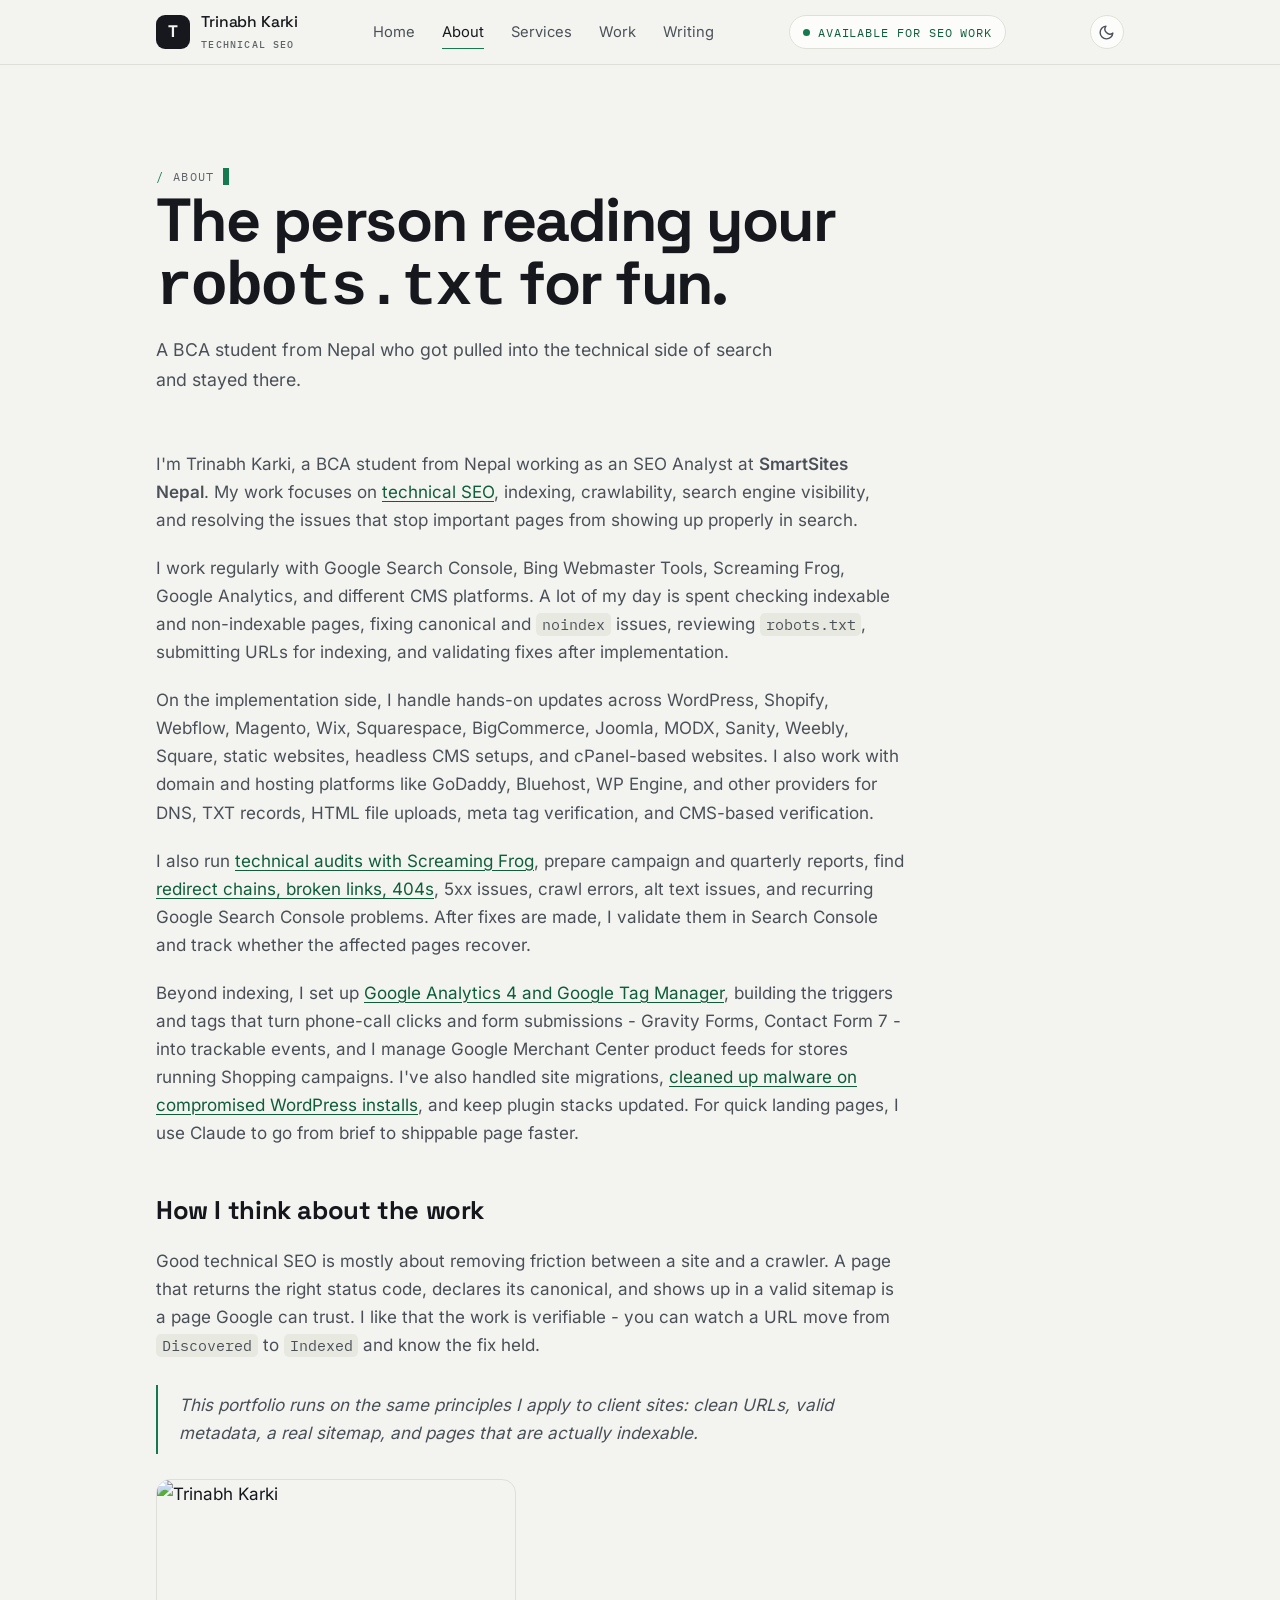
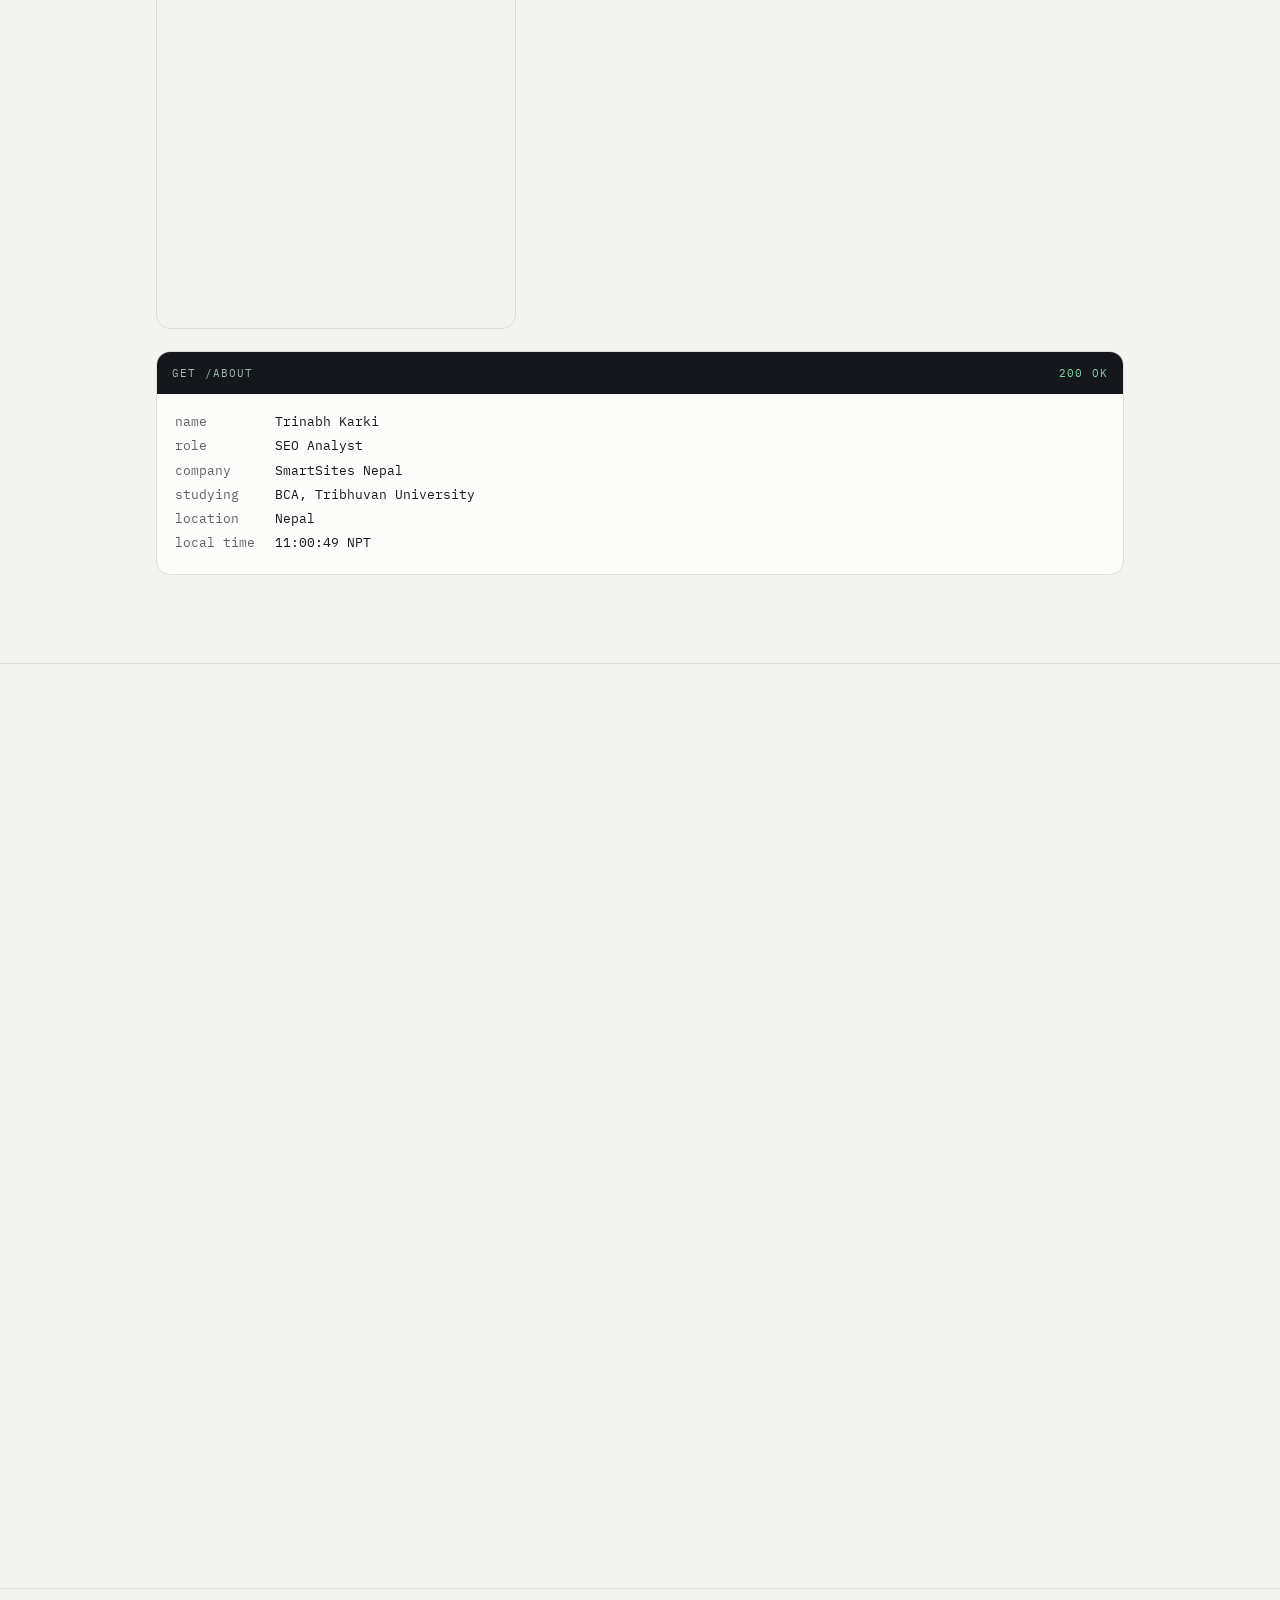
==== commit 12201804: "perf(fonts): self-host webfonts, remove render-blocking Google Fonts request" ====
--- a/about/index.html
+++ b/about/index.html
@@ -83,9 +83,9 @@
 <meta property="og:locale" content="en_US">
 <link rel="icon" href="/favicon.ico" sizes="any">
 <link rel="icon" type="image/png" href="/favicon.png">
-<link rel="preconnect" href="https://fonts.googleapis.com">
-<link rel="preconnect" href="https://fonts.gstatic.com" crossorigin>
-<link href="https://fonts.googleapis.com/css2?family=IBM+Plex+Mono:wght@400;500&family=Inter:wght@400;500;600&family=Space+Grotesk:wght@500;700&display=swap" rel="stylesheet">
+<link rel="preload" href="/fonts/space-grotesk.woff2" as="font" type="font/woff2" crossorigin>
+<link rel="preload" href="/fonts/inter.woff2" as="font" type="font/woff2" crossorigin>
+<link rel="preload" href="/fonts/ibm-plex-mono-400.woff2" as="font" type="font/woff2" crossorigin>
 <link rel="stylesheet" href="/css/main.css">
 <link rel="alternate" type="application/rss+xml" title="Trinabh Karki - Writing" href="/feed.xml">
 <script type="application/ld+json">
--- a/css/main.css
+++ b/css/main.css
@@ -2,6 +2,38 @@
    Trinabh Karki - Technical SEO Analyst
    Design system: the machine-readable layer made visible.
    ============================================================ */
+
+@font-face {
+  font-family: "Inter";
+  font-style: normal;
+  font-weight: 400 600;
+  font-display: swap;
+  src: url("/fonts/inter.woff2") format("woff2");
+}
+
+@font-face {
+  font-family: "IBM Plex Mono";
+  src: url("/fonts/ibm-plex-mono-400.woff2") format("woff2");
+  font-weight: 400;
+  font-style: normal;
+  font-display: swap;
+}
+
+@font-face {
+  font-family: "IBM Plex Mono";
+  src: url("/fonts/ibm-plex-mono-500.woff2") format("woff2");
+  font-weight: 500;
+  font-style: normal;
+  font-display: swap;
+}
+
+@font-face {
+  font-family: "Space Grotesk";
+  font-style: normal;
+  font-weight: 500 700;
+  font-display: swap;
+  src: url("/fonts/space-grotesk.woff2") format("woff2");
+}
 
 :root {
   --paper:      #F3F4F0;  /* cool off-white base                     */
@@ -274,7 +306,9 @@
 /* ============================================================
    Welcome (homepage full-page intro)
    ============================================================ */
-html:has(.welcome) { scroll-snap-type: y proximity; }
+/* Root-scroller snapping was removed: it prevented Chrome from nominating an
+   LCP candidate, making LCP unreportable for the homepage. Confirmed by bisect
+   on 2026-09-13. */
 .welcome {
   position: relative;
   min-height: 100dvh;
@@ -282,7 +316,6 @@
   text-align: center;
   background-image: radial-gradient(circle, color-mix(in srgb, var(--line) 70%, transparent) 1px, transparent 1.5px);
   background-size: 24px 24px;
-  scroll-snap-align: start;
   cursor: grab;
   /* pan-y, not none: native touch scrolling has to keep working across a
      full-viewport section. The drag-to-dismiss is a pointer flourish on top. */
@@ -386,7 +419,7 @@
 }
 .section-head p { color: var(--ink-soft); margin: 0; }
 
-.proof-strip { padding: clamp(1.8rem, 4vw, 2.8rem) 0; scroll-snap-align: start; }
+.proof-strip { padding: clamp(1.8rem, 4vw, 2.8rem) 0; }
 .proof-grid {
   display: grid;
   grid-template-columns: repeat(3, minmax(0, 1fr));
